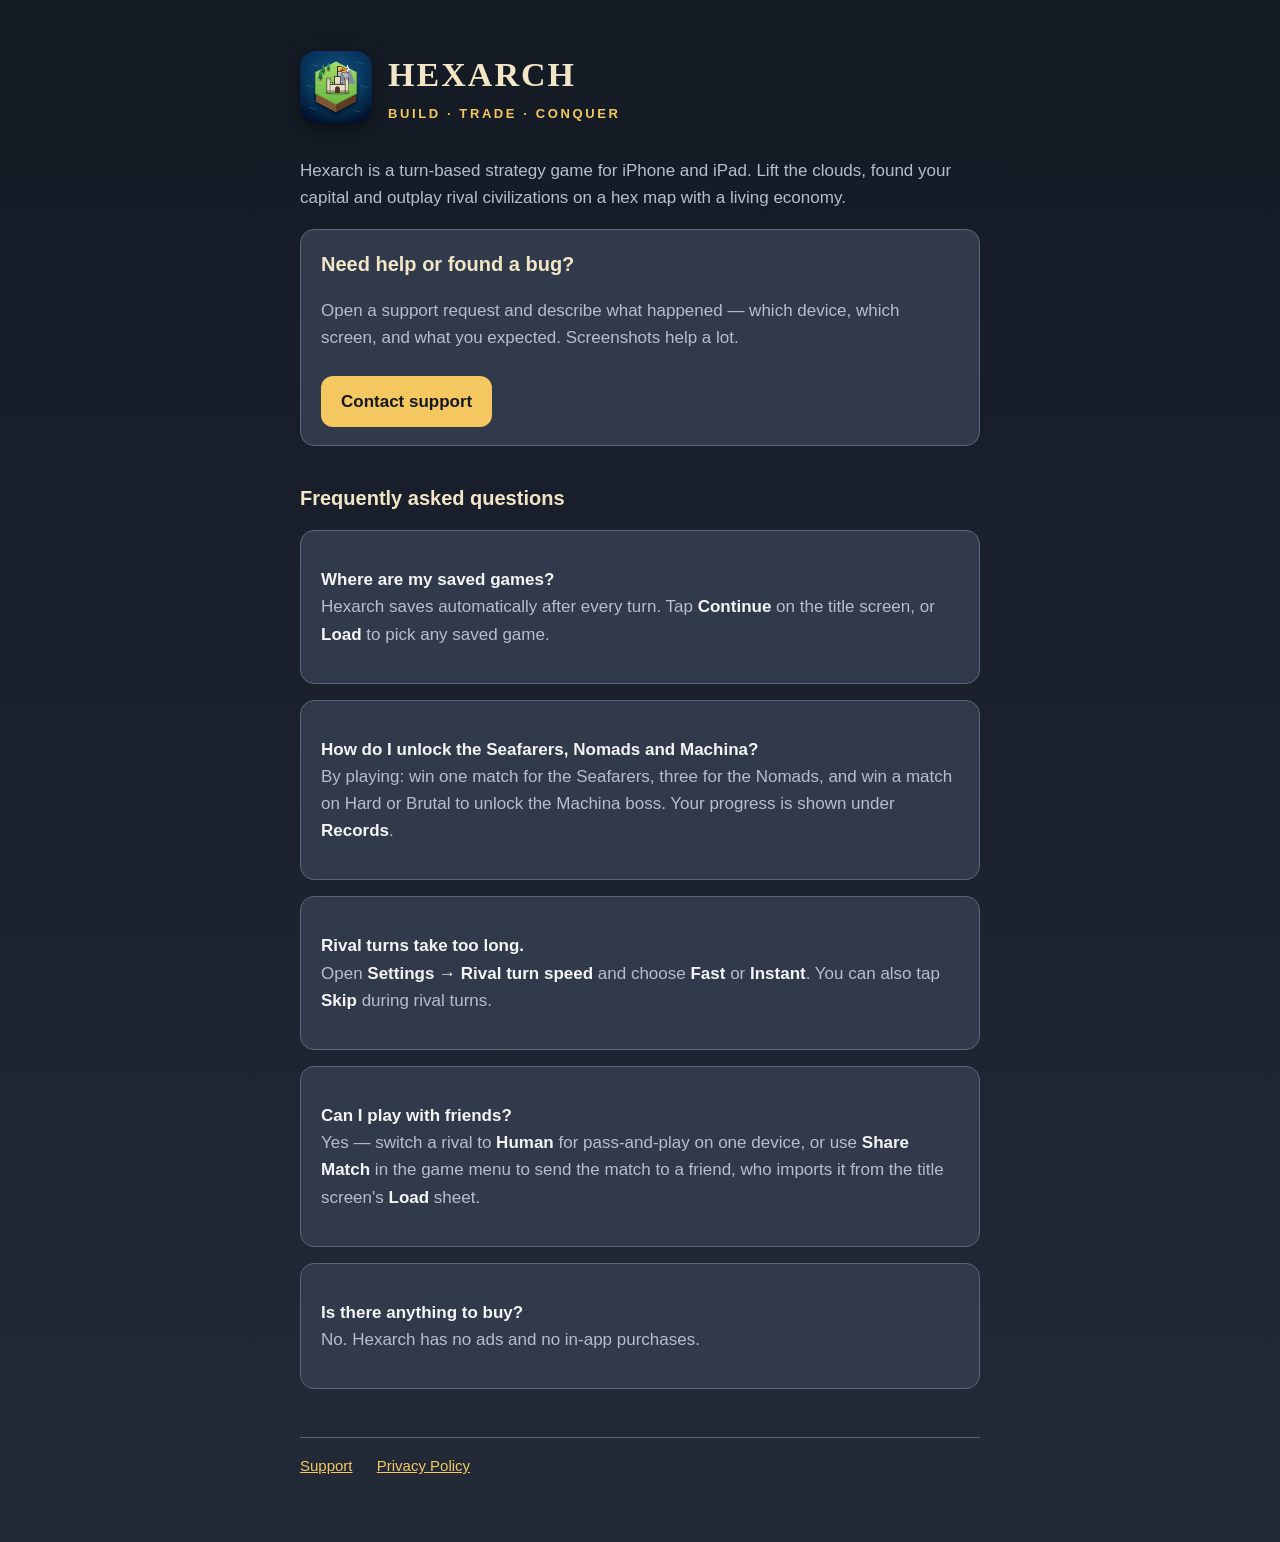
==== index.html @ 6b00a0af "Hexarch support and privacy pages" ====
<!DOCTYPE html>
<html lang="en">
<head>
  <meta charset="utf-8">
  <meta name="viewport" content="width=device-width, initial-scale=1">
  <title>Hexarch – Support</title>
  <meta name="description" content="Help and support for Hexarch, a turn-based hex strategy game for iPhone and iPad.">
  <link rel="icon" href="icon.png">
  <link rel="stylesheet" href="style.css">
</head>
<body>
<main>
  <header>
    <img src="icon.png" alt="Hexarch app icon">
    <div>
      <h1>HEXARCH</h1>
      <p class="tagline">Build · Trade · Conquer</p>
    </div>
  </header>

  <p>Hexarch is a turn-based strategy game for iPhone and iPad. Lift the clouds,
  found your capital and outplay rival civilizations on a hex map with a living economy.</p>

  <div class="card">
    <h2 style="margin-top:0">Need help or found a bug?</h2>
    <p>Open a support request and describe what happened — which device, which screen,
    and what you expected. Screenshots help a lot.</p>
    <a class="button" href="https://github.com/Yves1gif/hexarch-support/issues/new">Contact support</a>
  </div>

  <h2>Frequently asked questions</h2>

  <div class="card">
    <p><strong>Where are my saved games?</strong><br>
    Hexarch saves automatically after every turn. Tap <strong>Continue</strong> on the
    title screen, or <strong>Load</strong> to pick any saved game.</p>
  </div>

  <div class="card">
    <p><strong>How do I unlock the Seafarers, Nomads and Machina?</strong><br>
    By playing: win one match for the Seafarers, three for the Nomads, and win a match
    on Hard or Brutal to unlock the Machina boss. Your progress is shown under
    <strong>Records</strong>.</p>
  </div>

  <div class="card">
    <p><strong>Rival turns take too long.</strong><br>
    Open <strong>Settings → Rival turn speed</strong> and choose <strong>Fast</strong> or
    <strong>Instant</strong>. You can also tap <strong>Skip</strong> during rival turns.</p>
  </div>

  <div class="card">
    <p><strong>Can I play with friends?</strong><br>
    Yes — switch a rival to <strong>Human</strong> for pass-and-play on one device, or use
    <strong>Share Match</strong> in the game menu to send the match to a friend, who imports
    it from the title screen's <strong>Load</strong> sheet.</p>
  </div>

  <div class="card">
    <p><strong>Is there anything to buy?</strong><br>
    No. Hexarch has no ads and no in-app purchases.</p>
  </div>

  <nav>
    <a href="index.html">Support</a>
    <a href="privacy.html">Privacy Policy</a>
  </nav>
</main>
</body>
</html>
---- style.css ----
:root {
  --bg: #141a24;
  --bg-2: #222a38;
  --card: #303a4a;
  --stroke: #5a6679;
  --text: #f4f4f4;
  --muted: #b8bdcc;
  --parchment: #f2e6c7;
  --gold: #f5c761;
}

* { box-sizing: border-box; }

body {
  margin: 0;
  min-height: 100vh;
  background: linear-gradient(180deg, var(--bg) 0%, var(--bg-2) 100%);
  color: var(--text);
  font: 17px/1.6 -apple-system, BlinkMacSystemFont, "Segoe UI", Helvetica, Arial, sans-serif;
}

main {
  max-width: 720px;
  margin: 0 auto;
  padding: 48px 20px 64px;
}

header {
  display: flex;
  align-items: center;
  gap: 16px;
  margin-bottom: 32px;
}

header img {
  width: 72px;
  height: 72px;
  border-radius: 16px;
  box-shadow: 0 6px 20px rgba(0, 0, 0, 0.45);
}

h1 {
  margin: 0;
  font-family: Georgia, "Times New Roman", serif;
  font-size: 34px;
  letter-spacing: 0.06em;
  color: var(--parchment);
}

.tagline {
  margin: 2px 0 0;
  color: var(--gold);
  font-size: 13px;
  font-weight: 700;
  letter-spacing: 0.2em;
  text-transform: uppercase;
}

h2 {
  margin: 36px 0 8px;
  font-size: 20px;
  color: var(--parchment);
}

p, li { color: var(--muted); }
strong { color: var(--text); }

a { color: var(--gold); }

.card {
  background: var(--card);
  border: 1px solid var(--stroke);
  border-radius: 14px;
  padding: 18px 20px;
  margin: 16px 0;
}

.button {
  display: inline-block;
  margin-top: 8px;
  padding: 12px 20px;
  border-radius: 12px;
  background: var(--gold);
  color: var(--bg);
  font-weight: 700;
  text-decoration: none;
}

nav {
  margin-top: 48px;
  padding-top: 16px;
  border-top: 1px solid var(--stroke);
  font-size: 15px;
}

nav a { margin-right: 20px; }

.updated {
  font-size: 14px;
  color: var(--muted);
}
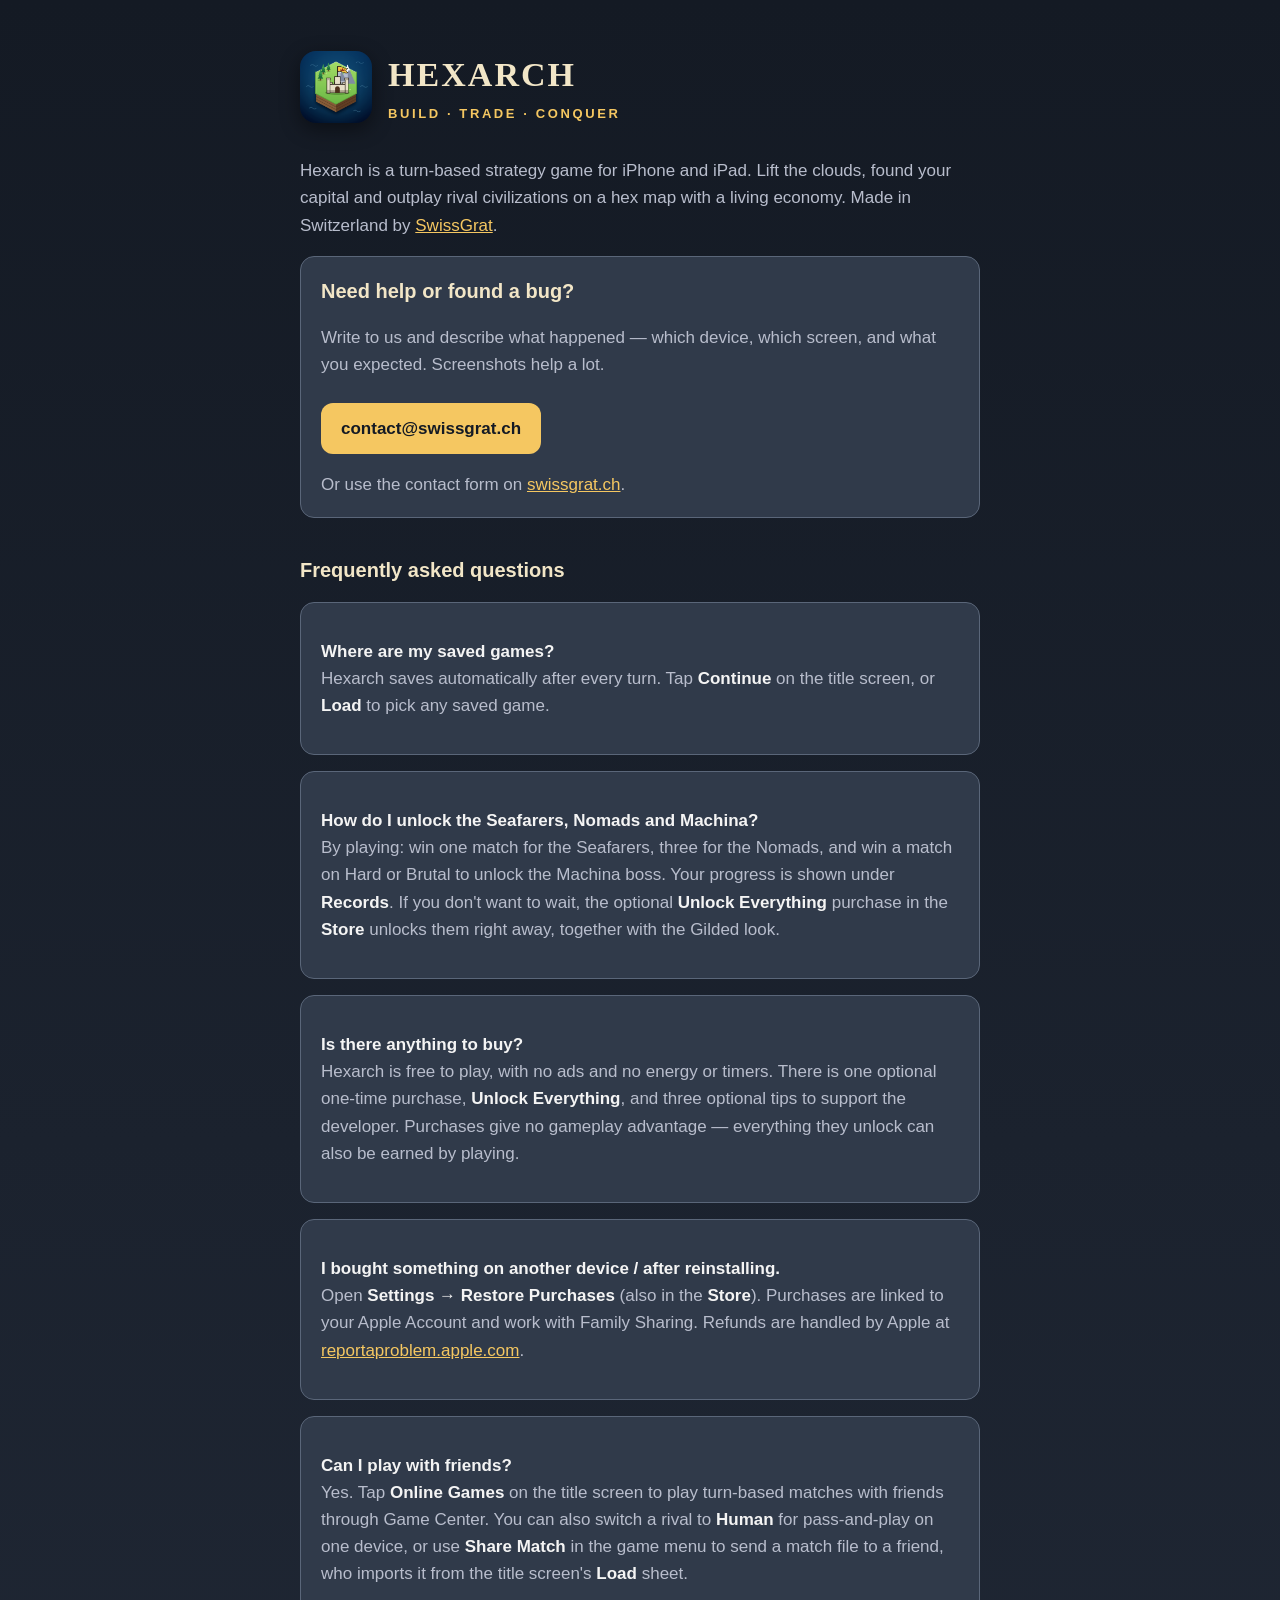
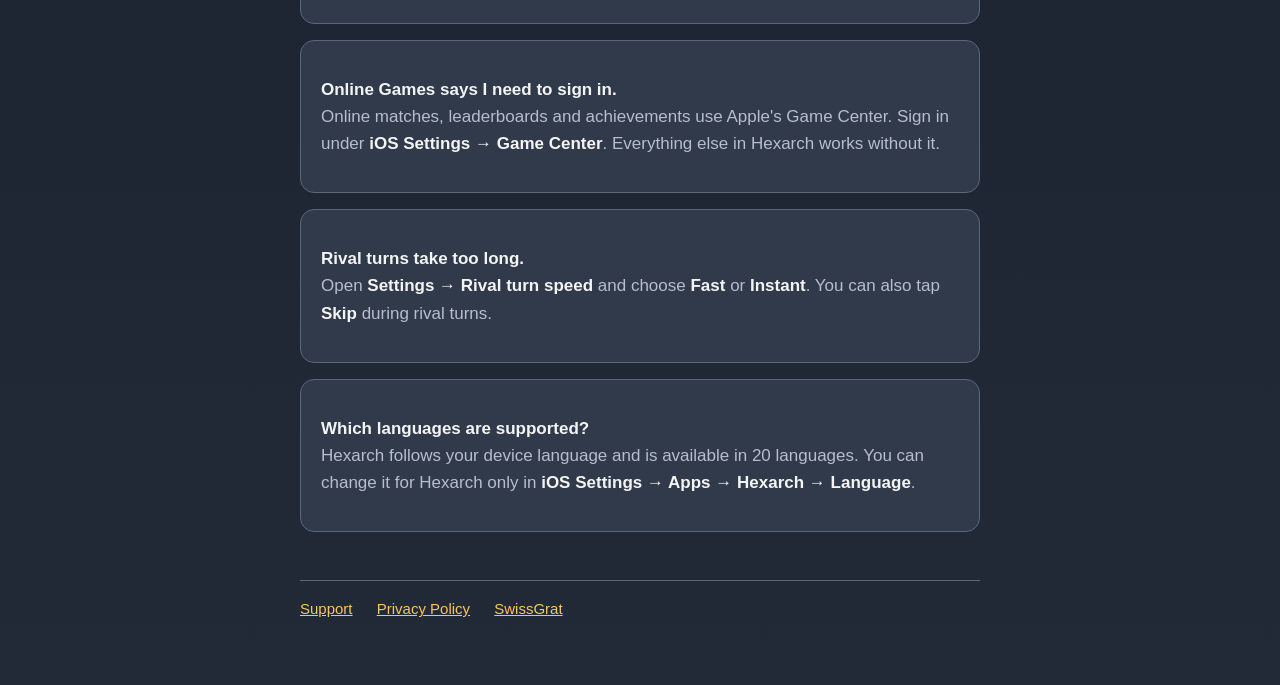
==== commit 81af74f7: "Support and privacy for 1.1: in-app purchases, Game Center, on-device rival messages, contact via sw" ====
--- a/index.html
+++ b/index.html
@@ -4,7 +4,7 @@
   <meta charset="utf-8">
   <meta name="viewport" content="width=device-width, initial-scale=1">
   <title>Hexarch – Support</title>
-  <meta name="description" content="Help and support for Hexarch, a turn-based hex strategy game for iPhone and iPad.">
+  <meta name="description" content="Help and support for Hexarch, a turn-based hex strategy game for iPhone and iPad by SwissGrat.">
   <link rel="icon" href="icon.png">
   <link rel="stylesheet" href="style.css">
 </head>
@@ -19,13 +19,15 @@
   </header>
 
   <p>Hexarch is a turn-based strategy game for iPhone and iPad. Lift the clouds,
-  found your capital and outplay rival civilizations on a hex map with a living economy.</p>
+  found your capital and outplay rival civilizations on a hex map with a living economy.
+  Made in Switzerland by <a href="https://swissgrat.ch">SwissGrat</a>.</p>
 
   <div class="card">
     <h2 style="margin-top:0">Need help or found a bug?</h2>
-    <p>Open a support request and describe what happened — which device, which screen,
+    <p>Write to us and describe what happened — which device, which screen,
     and what you expected. Screenshots help a lot.</p>
-    <a class="button" href="https://github.com/Yves1gif/hexarch-support/issues/new">Contact support</a>
+    <a class="button" href="mailto:contact@swissgrat.ch?subject=Hexarch%20support">contact@swissgrat.ch</a>
+    <p style="margin-bottom:0">Or use the contact form on <a href="https://swissgrat.ch">swissgrat.ch</a>.</p>
   </div>
 
   <h2>Frequently asked questions</h2>
@@ -40,7 +42,39 @@
     <p><strong>How do I unlock the Seafarers, Nomads and Machina?</strong><br>
     By playing: win one match for the Seafarers, three for the Nomads, and win a match
     on Hard or Brutal to unlock the Machina boss. Your progress is shown under
-    <strong>Records</strong>.</p>
+    <strong>Records</strong>. If you don't want to wait, the optional
+    <strong>Unlock Everything</strong> purchase in the <strong>Store</strong> unlocks them
+    right away, together with the Gilded look.</p>
+  </div>
+
+  <div class="card">
+    <p><strong>Is there anything to buy?</strong><br>
+    Hexarch is free to play, with no ads and no energy or timers. There is one optional
+    one-time purchase, <strong>Unlock Everything</strong>, and three optional tips to
+    support the developer. Purchases give no gameplay advantage — everything they unlock
+    can also be earned by playing.</p>
+  </div>
+
+  <div class="card">
+    <p><strong>I bought something on another device / after reinstalling.</strong><br>
+    Open <strong>Settings → Restore Purchases</strong> (also in the <strong>Store</strong>).
+    Purchases are linked to your Apple Account and work with Family Sharing.
+    Refunds are handled by Apple at <a href="https://reportaproblem.apple.com">reportaproblem.apple.com</a>.</p>
+  </div>
+
+  <div class="card">
+    <p><strong>Can I play with friends?</strong><br>
+    Yes. Tap <strong>Online Games</strong> on the title screen to play turn-based matches
+    with friends through Game Center. You can also switch a rival to <strong>Human</strong>
+    for pass-and-play on one device, or use <strong>Share Match</strong> in the game menu to
+    send a match file to a friend, who imports it from the title screen's
+    <strong>Load</strong> sheet.</p>
+  </div>
+
+  <div class="card">
+    <p><strong>Online Games says I need to sign in.</strong><br>
+    Online matches, leaderboards and achievements use Apple's Game Center. Sign in under
+    <strong>iOS Settings → Game Center</strong>. Everything else in Hexarch works without it.</p>
   </div>
 
   <div class="card">
@@ -50,20 +84,15 @@
   </div>
 
   <div class="card">
-    <p><strong>Can I play with friends?</strong><br>
-    Yes — switch a rival to <strong>Human</strong> for pass-and-play on one device, or use
-    <strong>Share Match</strong> in the game menu to send the match to a friend, who imports
-    it from the title screen's <strong>Load</strong> sheet.</p>
-  </div>
-
-  <div class="card">
-    <p><strong>Is there anything to buy?</strong><br>
-    No. Hexarch has no ads and no in-app purchases.</p>
+    <p><strong>Which languages are supported?</strong><br>
+    Hexarch follows your device language and is available in 20 languages. You can
+    change it for Hexarch only in <strong>iOS Settings → Apps → Hexarch → Language</strong>.</p>
   </div>
 
   <nav>
     <a href="index.html">Support</a>
     <a href="privacy.html">Privacy Policy</a>
+    <a href="https://swissgrat.ch">SwissGrat</a>
   </nav>
 </main>
 </body>
